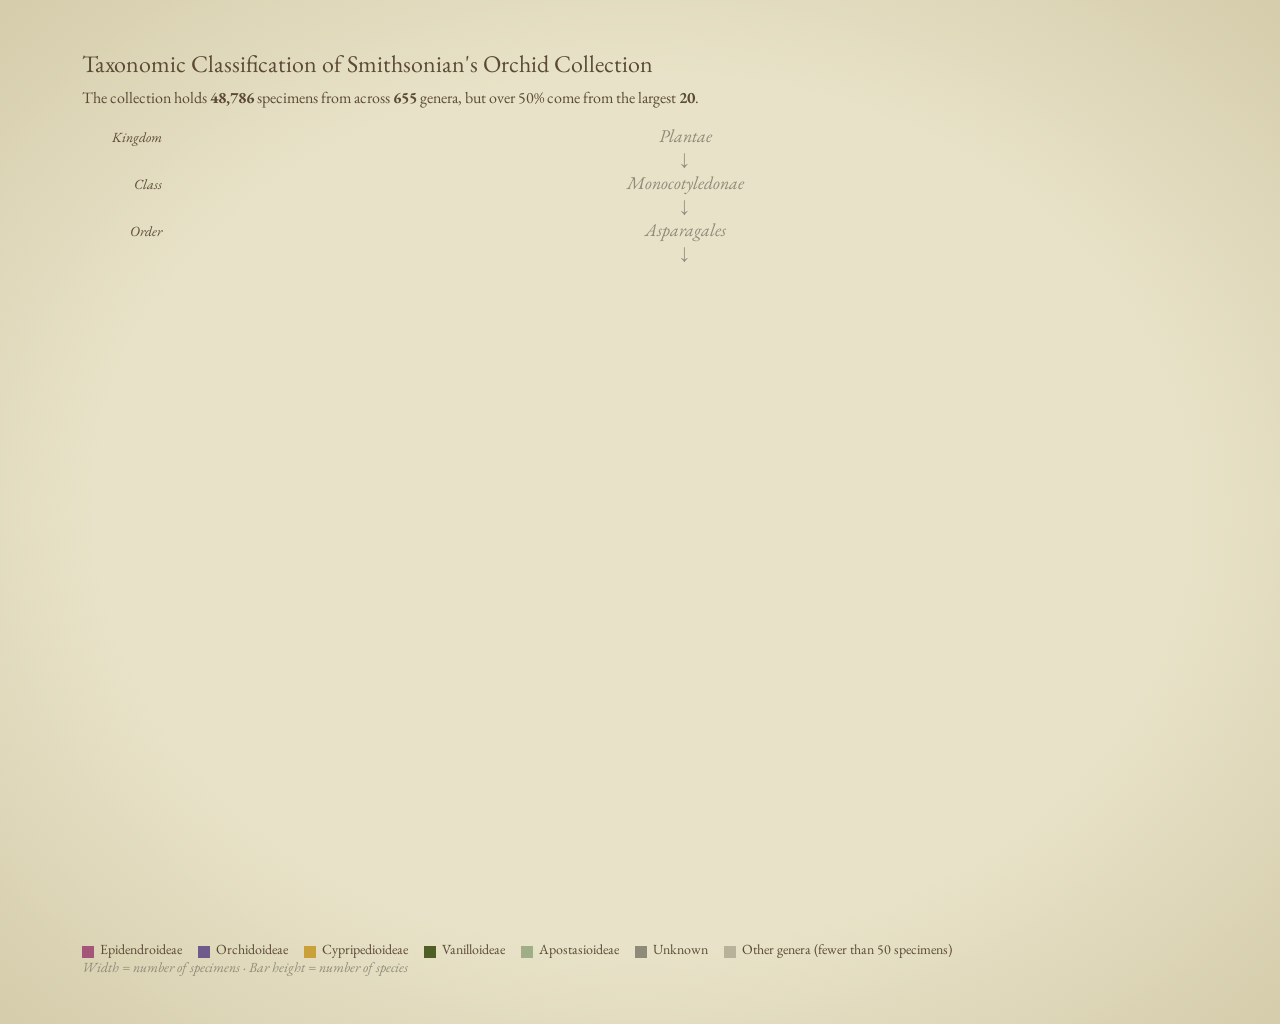
==== index.html @ ba37f06e "viz files brought to main project space" ====
<!doctype html>
<html lang="en">

<head>
  <title>Smithsonian Orchid Visualization</title>
  <link rel="preconnect" href="https://fonts.googleapis.com">
  <link rel="preconnect" href="https://fonts.gstatic.com" crossorigin>
  <link href="https://fonts.googleapis.com/css2?family=EB+Garamond:ital@0;1&display=swap" rel="stylesheet">
  <link rel="stylesheet" href="styles.css" />
  <script src="https://d3js.org/d3.v7.min.js"></script>
  <script src="main.js" defer></script>
</head>

<body>
  <section>
    <h1>Taxonomic Classification of Smithsonian's Orchid Collection</h1>
    <p class="finding">
      The collection holds <b>48,786</b> specimens from across <b>655</b> genera,
      but over 50% come from the largest <b>20</b>.
    </p>
    <div class="lineage">
      <span class="rank">Kingdom</span><span>Plantae</span>
      <span></span><span>↓</span>
      <span class="rank">Class</span><span>Monocotyledonae</span>
      <span></span><span>↓</span>
      <span class="rank">Order</span><span>Asparagales</span>
      <span></span><span>↓</span>
    </div>
    <div class="viz-row">
      <svg id="rank-labels"></svg>
      <div id="viz">
        <svg id="blocks"></svg>
        <svg id="overlay"></svg>
      </div>
    </div>
    <div class="legend">
      <span><i class="swatch" style="background: var(--sub-epidendroideae)"></i>Epidendroideae</span>
      <span><i class="swatch" style="background: var(--sub-orchidoideae)"></i>Orchidoideae</span>
      <span><i class="swatch" style="background: var(--sub-cypripedioideae)"></i>Cypripedioideae</span>
      <span><i class="swatch" style="background: var(--sub-vanilloideae)"></i>Vanilloideae</span>
      <span><i class="swatch" style="background: var(--sub-apostasioideae)"></i>Apostasioideae</span>
      <span><i class="swatch" style="background: var(--sub-unknown)"></i>Unknown</span>
      <span><i class="swatch" style="background: var(--other)"></i>Other genera (fewer than 50 specimens)</span>
    </div>
    <p class="encoding">Width = number of specimens · Bar height = number of species</p>
    <!-- <svg class="svg-plot" id="icicle"></svg> -->
  </section>
  <div class="tooltip"></div>
</body>

</html>
---- styles.css ----
:root {
  --paper: #e8e2c8;
  --paper-edge: #d4ccaa;
  --ink: #5b4a36;
  --pencil: #8f8b7a;
  --stem: #b3b585;
  --sub-epidendroideae: #a4557a;
  --sub-orchidoideae: #6f5a8c;
  --sub-cypripedioideae: #c9a03a;
  --sub-vanilloideae: #4f5e25;
  --sub-apostasioideae: #9fae86;
  --sub-unknown: #8f8b7a;
  --other: #b9b29a;
  --viz-height: calc(100vh - 240px);
  --label-col: 90px;
}

.tooltip {
  position: fixed;
  pointer-events: none;
  opacity: 0;
  background: var(--paper);
  border: 1px solid var(--pencil);
  padding: 6px 10px;
  font-size: 14px;
}

.rank-label {
  fill: var(--ink);
  font-size: 14px;
  font-style: italic;
}

.taxon-label {
  fill: var(--paper);
  font-size: 14px;
  pointer-events: none;
}

.is-italic {
  font-style: italic;
}

.genus-label {
  fill: var(--ink);
}

* {
  box-sizing: border-box;
  margin: 0;
  padding: 0;
}

.lineage {
  display: grid;
  grid-template-columns: var(--label-col) 1fr;
  align-items: baseline;
  margin-top: 16px;
  line-height: 1.3;
  font-size: large;
  font-style: italic;
  color: var(--pencil);
  text-align: center;
}

.lineage .rank {
  text-align: right;
  padding-right: 10px;
  font-size: 14px;
  color: var(--ink);
}

body {
  font-family: "EB Garamond", serif;
  background: radial-gradient(var(--paper) 60%, var(--paper-edge));
  color: var(--ink);
  padding: 24px 40px;
  min-height: 100vh;
}

section {
  width: 95%;
  margin: 0 auto;
  padding: 24px 12px;
}

h1 {
  font-weight: normal;
}

.viz-row {
  display: flex;
}

#rank-labels {
  width: var(--label-col);
  height: var(--viz-height);
}

#viz {
  flex: 1;
  height: var(--viz-height);
  position: relative;
}

#blocks,
#overlay {
  position: absolute;
  top: 0;
  left: 0;
  width: 100%;
  height: 100%;
}

#overlay {
  pointer-events: none;
}

.legend {
  display: flex;
  /* items side by side */
  flex-wrap: wrap;
  /* wrap onto a new line on narrow screens */
  gap: 16px;
  margin-top: 16px;
  font-size: 14px;
}

.swatch {
  display: inline-block;
  /* <i> is inline by default and would ignore width/height */
  width: 12px;
  height: 12px;
  margin-right: 6px;
  vertical-align: middle;
}

.finding {
  font-size: ___;
  margin: 8px 0;
}

.encoding {
  font-size: 14px;
  color: var(--pencil);
  font-style: italic;
}
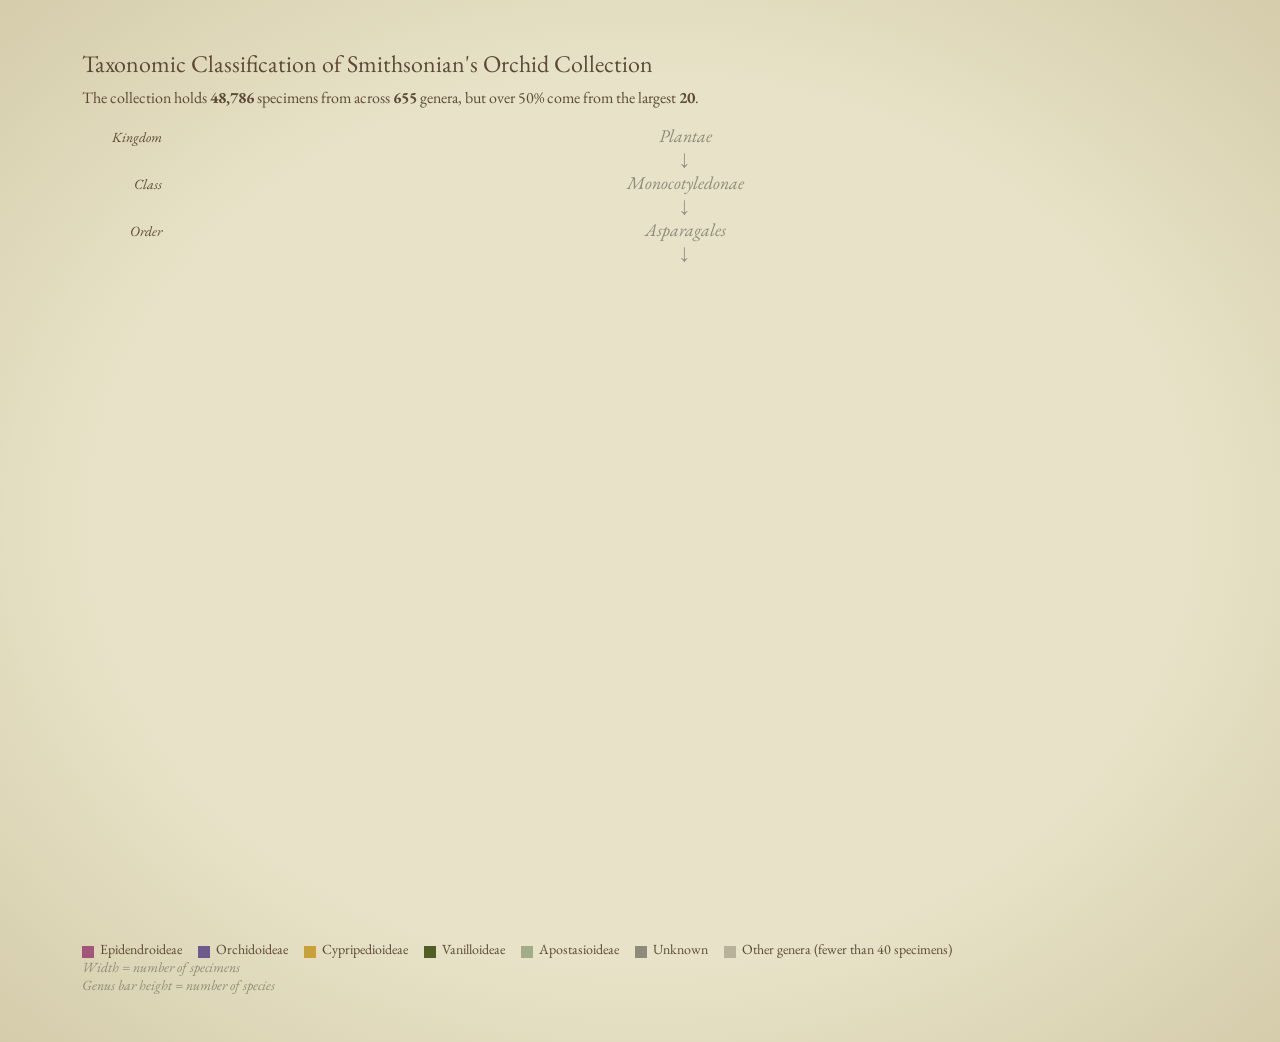
==== commit 9ea63e9e: "updated 'other' category" ====
--- a/index.html
+++ b/index.html
@@ -40,10 +40,9 @@
       <span><i class="swatch" style="background: var(--sub-vanilloideae)"></i>Vanilloideae</span>
       <span><i class="swatch" style="background: var(--sub-apostasioideae)"></i>Apostasioideae</span>
       <span><i class="swatch" style="background: var(--sub-unknown)"></i>Unknown</span>
-      <span><i class="swatch" style="background: var(--other)"></i>Other genera (fewer than 50 specimens)</span>
+      <span><i class="swatch" style="background: var(--other)"></i>Other genera (fewer than 40 specimens)</span>
     </div>
-    <p class="encoding">Width = number of specimens · Bar height = number of species</p>
-    <!-- <svg class="svg-plot" id="icicle"></svg> -->
+    <p class="encoding">Width = number of specimens <br> Genus bar height = number of species</p>
   </section>
   <div class="tooltip"></div>
 </body>
--- a/styles.css
+++ b/styles.css
@@ -39,10 +39,6 @@
 
 .is-italic {
   font-style: italic;
-}
-
-.genus-label {
-  fill: var(--ink);
 }
 
 * {
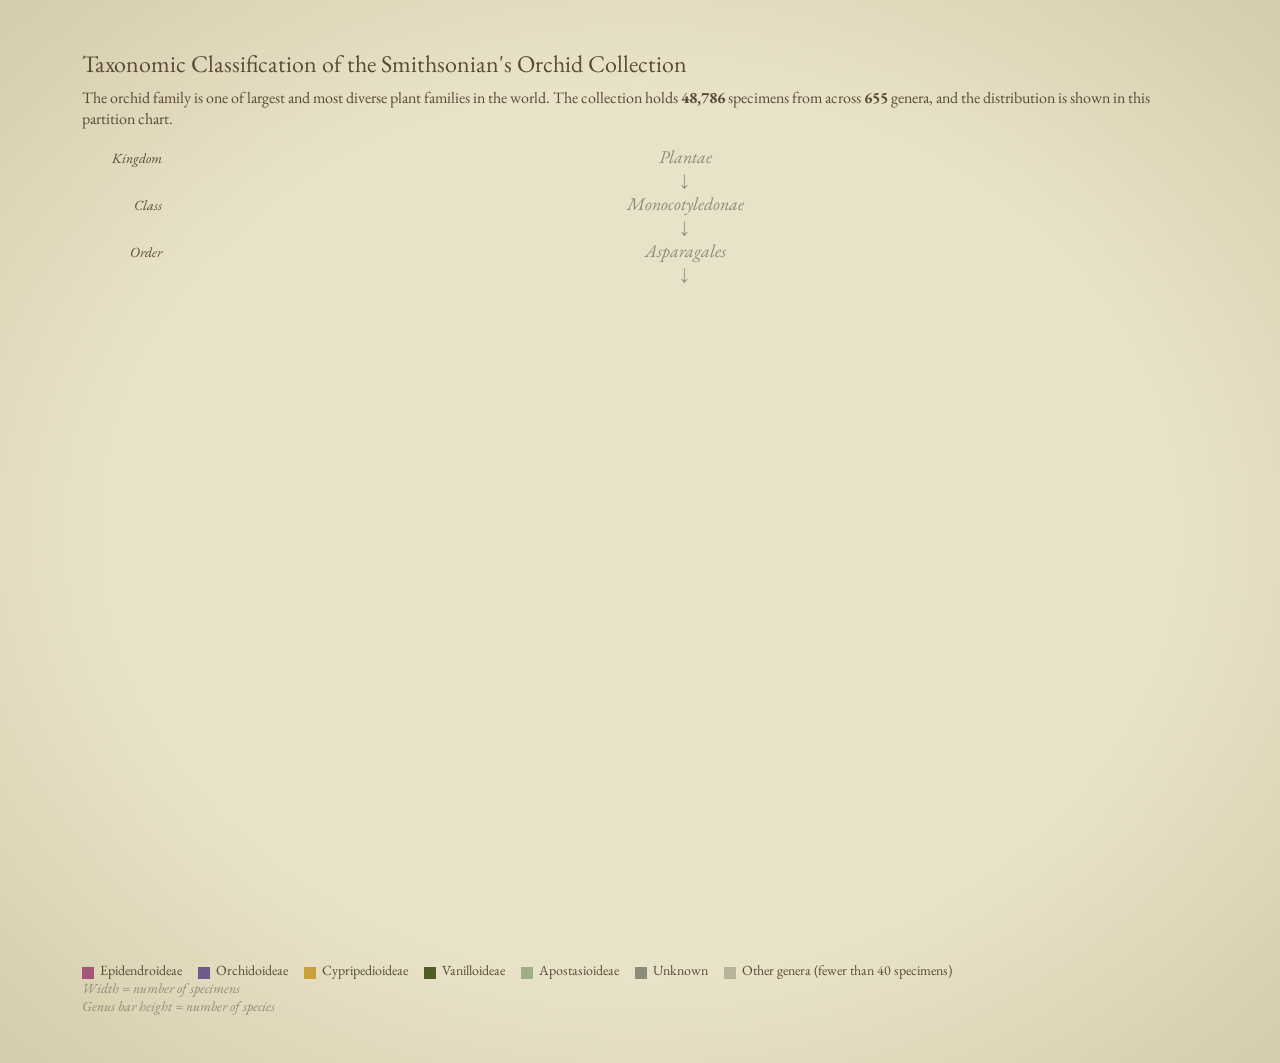
==== commit e31a9b5f: "imgs + readme updated" ====
--- a/index.html
+++ b/index.html
@@ -13,11 +13,14 @@
 
 <body>
   <section>
-    <h1>Taxonomic Classification of Smithsonian's Orchid Collection</h1>
-    <p class="finding">
-      The collection holds <b>48,786</b> specimens from across <b>655</b> genera,
-      but over 50% come from the largest <b>20</b>.
-    </p>
+    <h1>Taxonomic Classification of the Smithsonian's Orchid Collection</h1>
+    <div>
+      <p class="finding">
+        The orchid family is one of largest and most diverse plant families in the world. The collection holds
+        <b>48,786</b> specimens from across <b>655</b> genera,
+        and the distribution is shown in this partition chart.
+      </p>
+    </div>
     <div class="lineage">
       <span class="rank">Kingdom</span><span>Plantae</span>
       <span></span><span>↓</span>
--- a/styles.css
+++ b/styles.css
@@ -33,7 +33,7 @@
 
 .taxon-label {
   fill: var(--paper);
-  font-size: 14px;
+  font-size: 16px;
   pointer-events: none;
 }
 
@@ -114,9 +114,7 @@
 
 .legend {
   display: flex;
-  /* items side by side */
   flex-wrap: wrap;
-  /* wrap onto a new line on narrow screens */
   gap: 16px;
   margin-top: 16px;
   font-size: 14px;
@@ -124,7 +122,6 @@
 
 .swatch {
   display: inline-block;
-  /* <i> is inline by default and would ignore width/height */
   width: 12px;
   height: 12px;
   margin-right: 6px;
